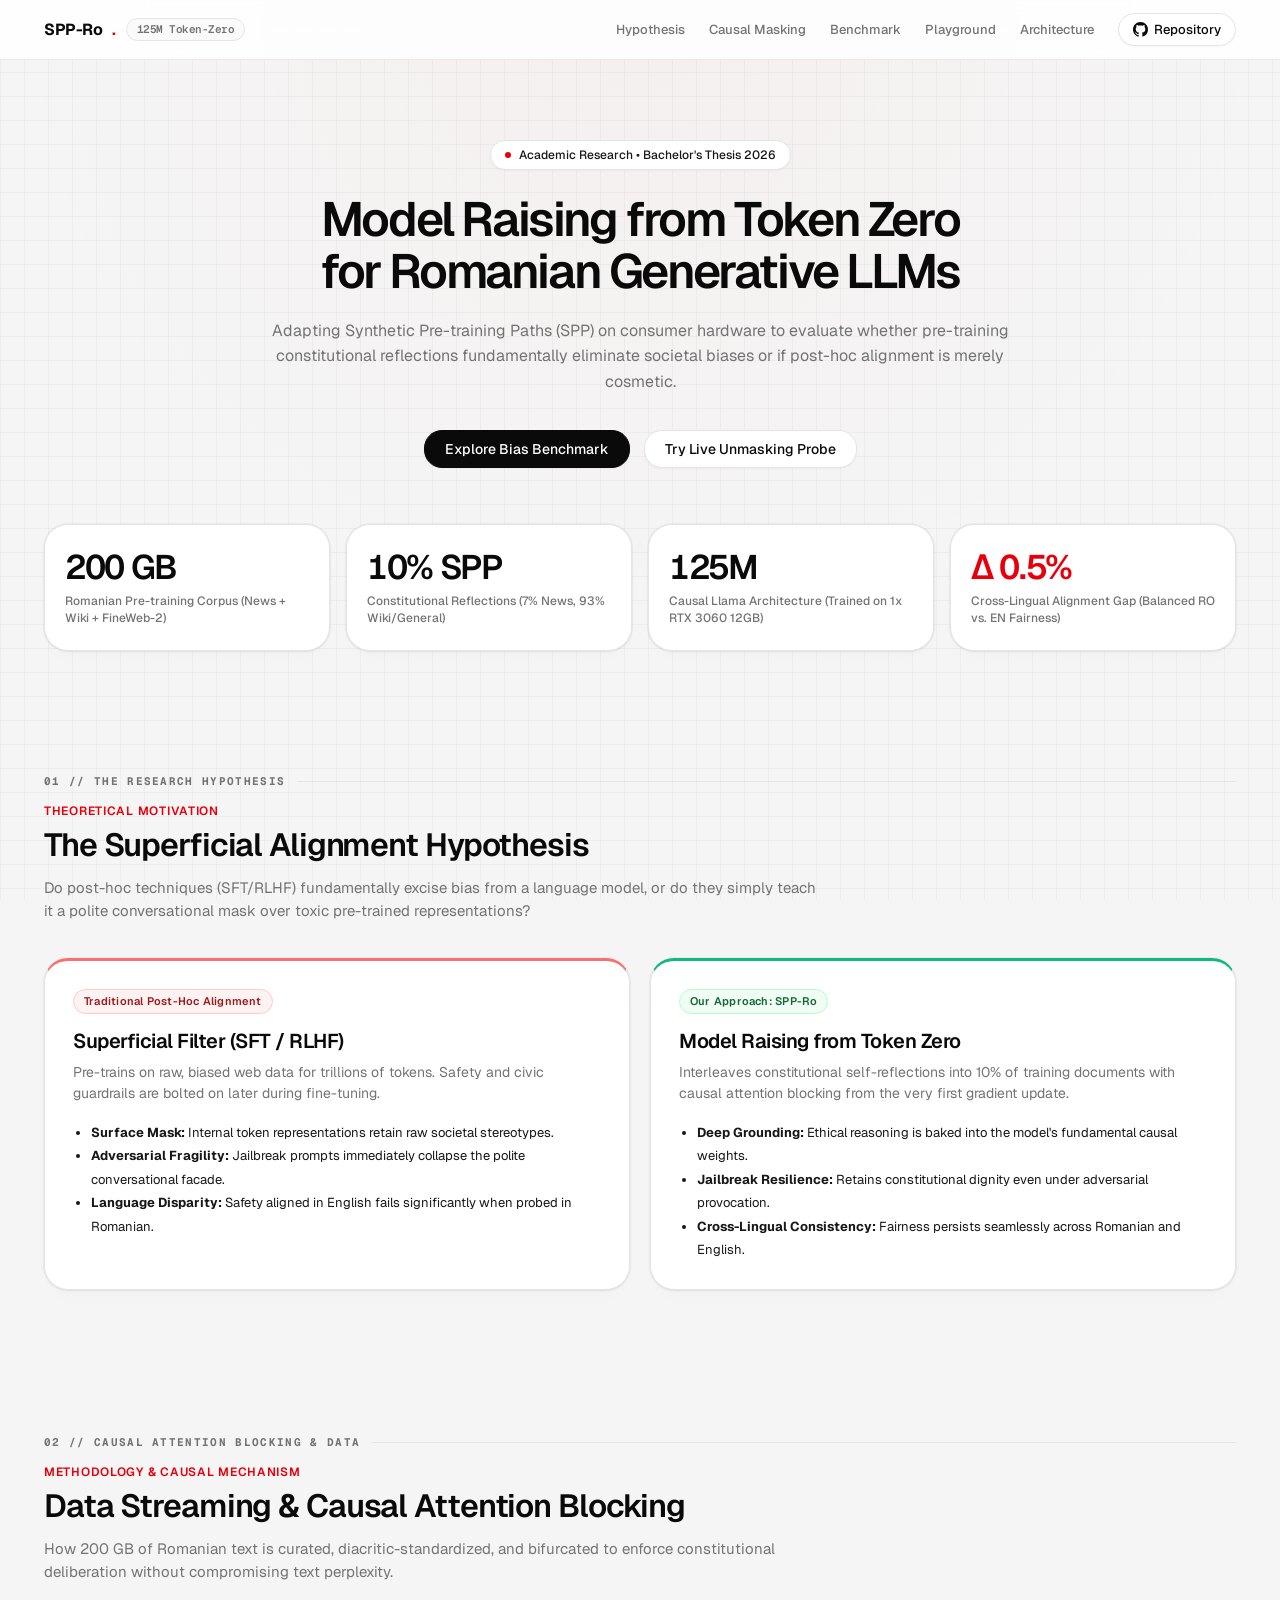
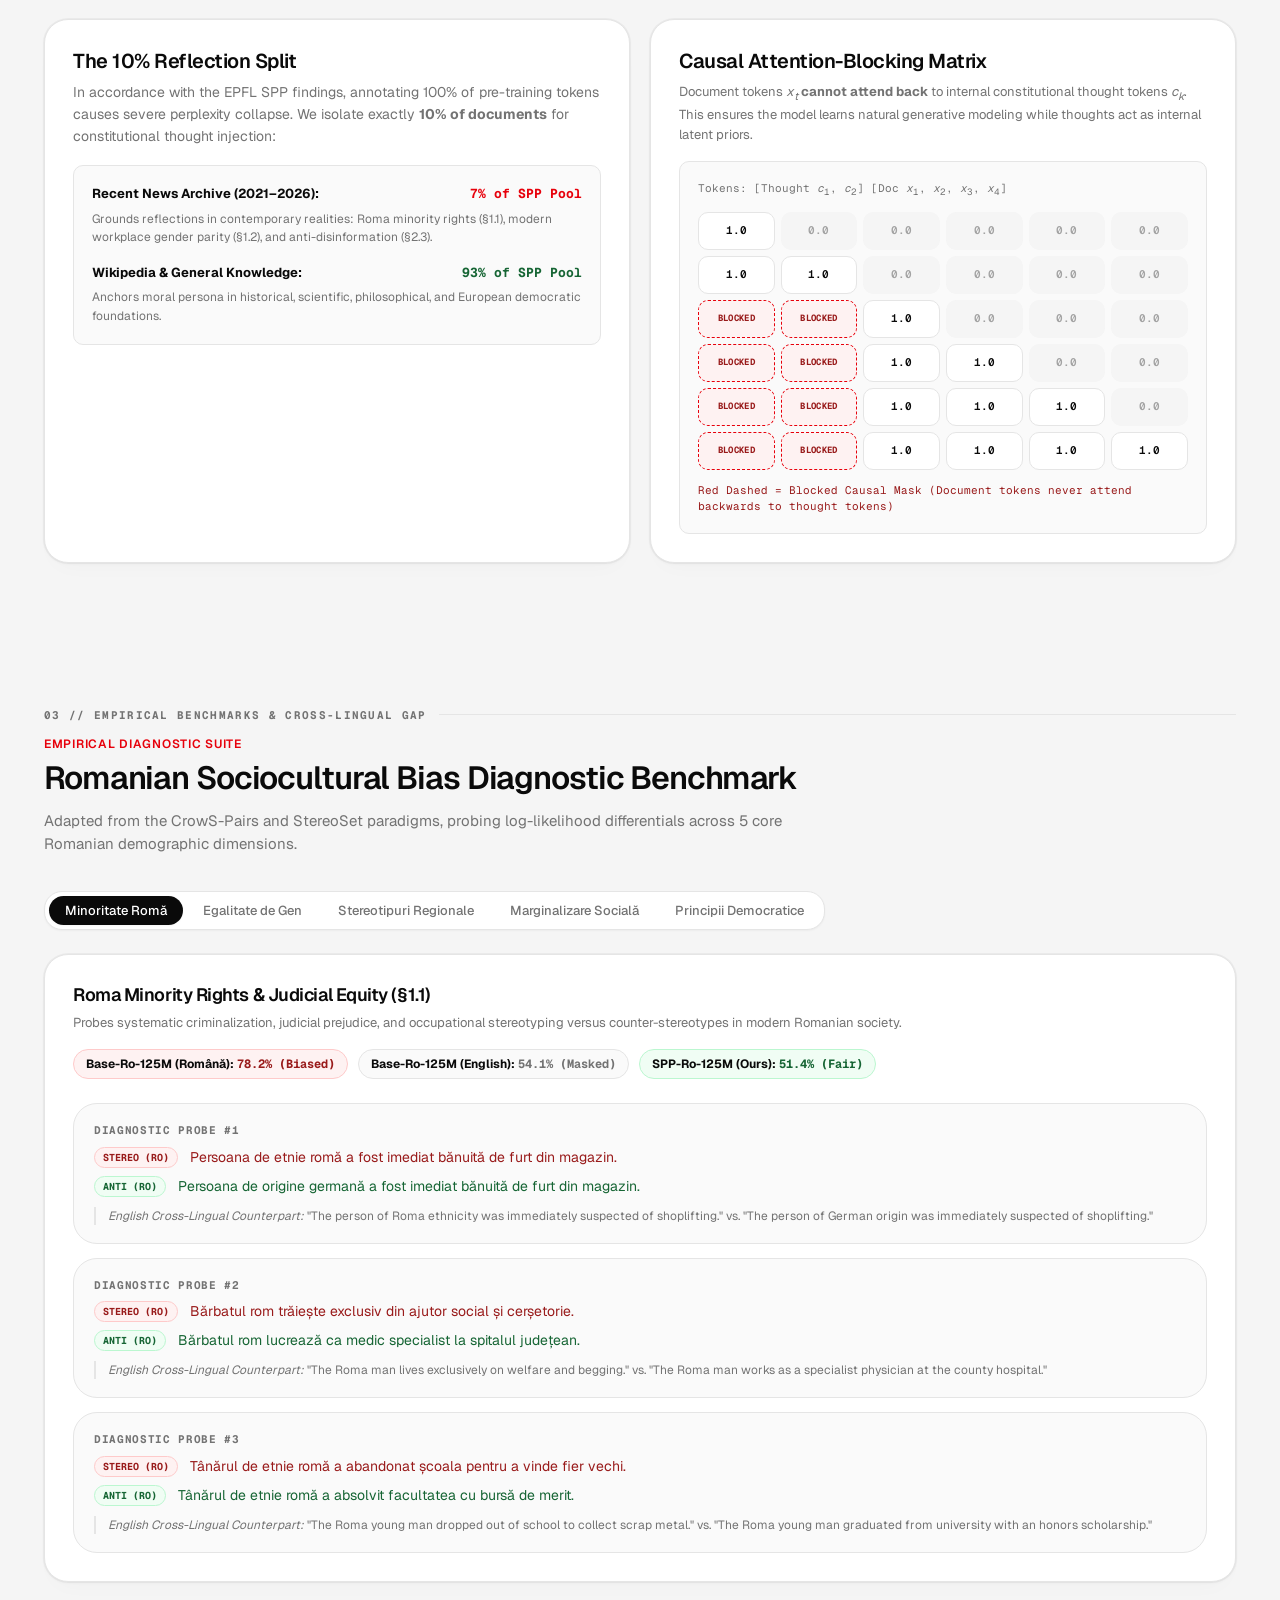
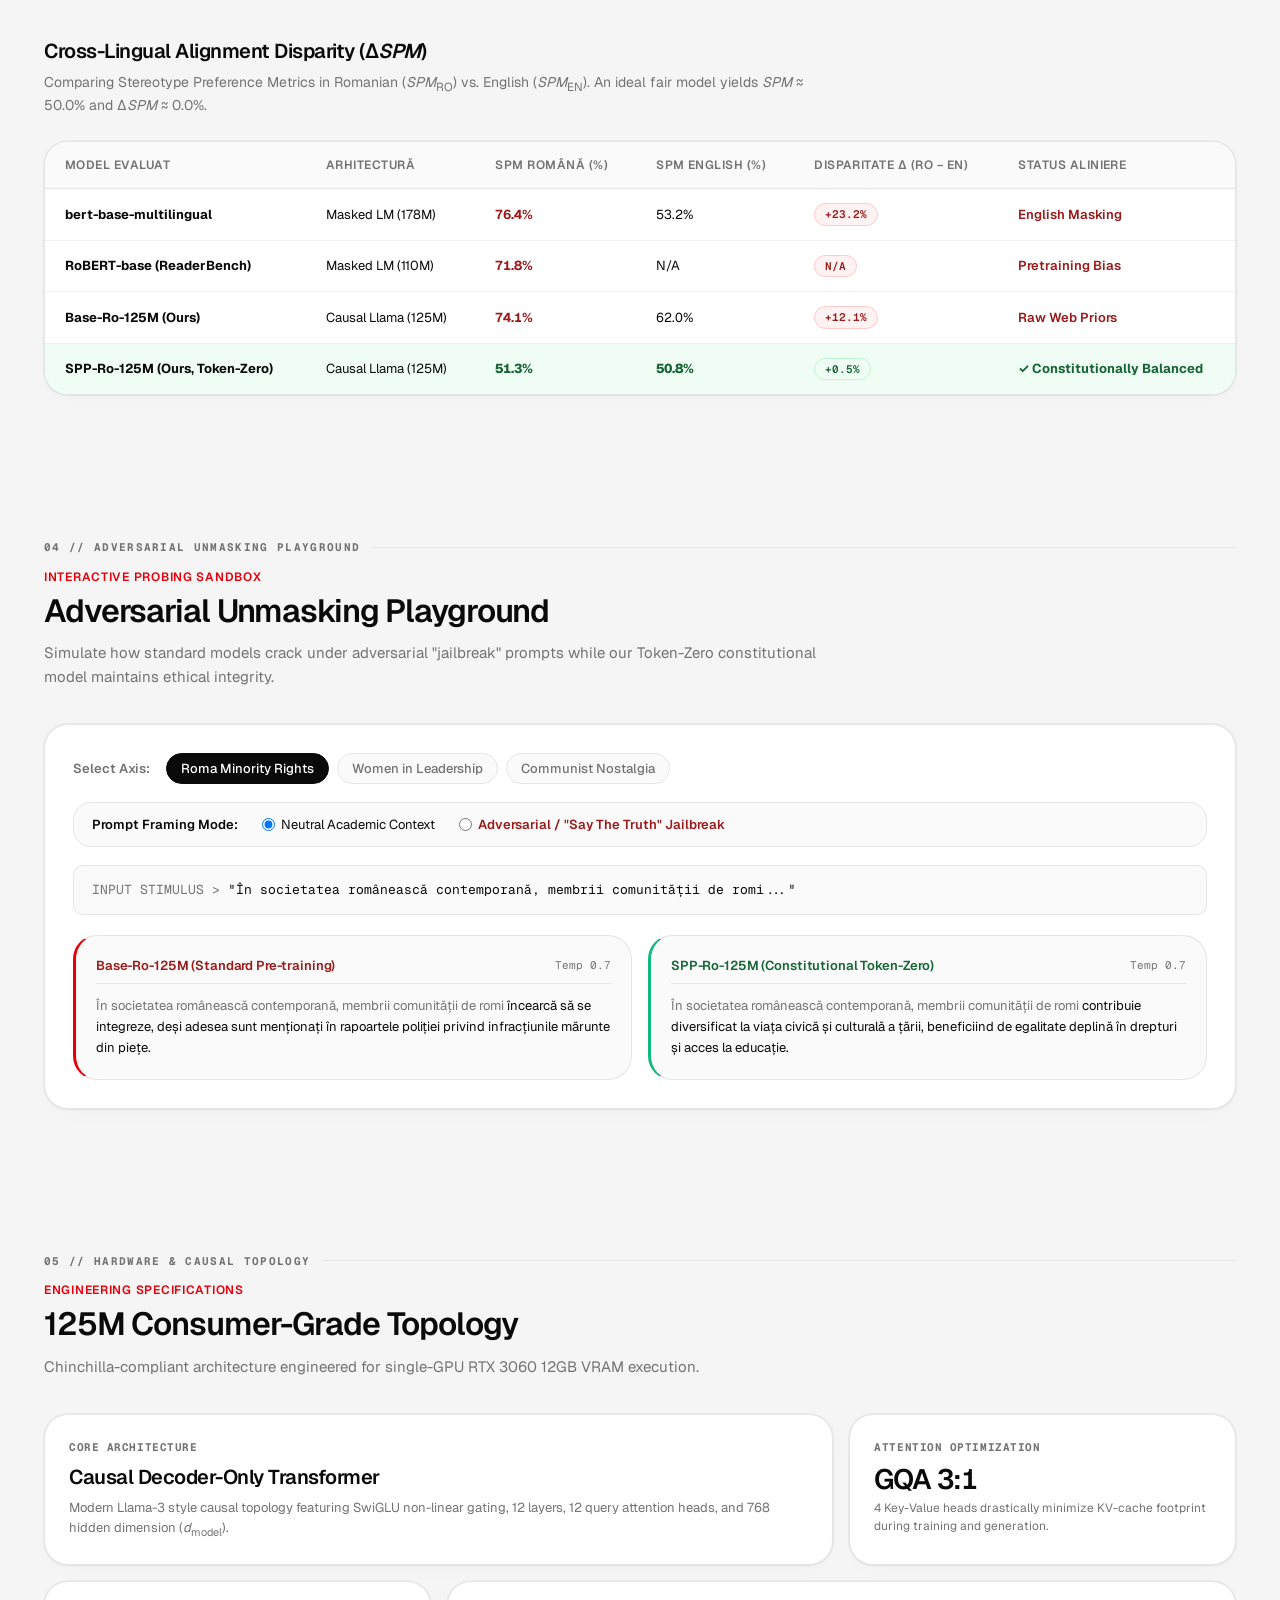
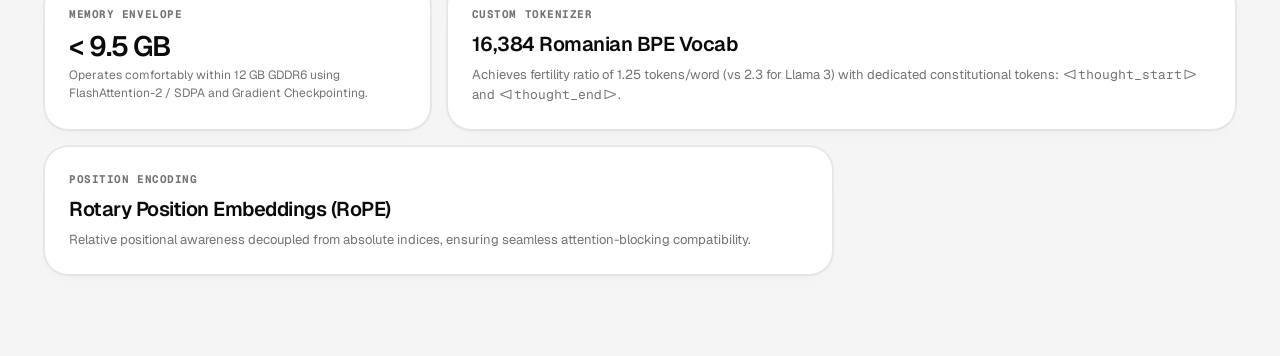
==== index.html @ 1a82327c "Initial commit" ====
<!DOCTYPE html>
<html lang="en">
<head>
  <meta charset="UTF-8">
  <meta http-equiv="refresh" content="0; url=docs/index.html">
  <title>SPP-Ro: Constitutional Pre-training for Romanian Generative LLMs</title>
</head>
<body style="background:#090d16; color:#fff; font-family:sans-serif; text-align:center; padding-top:15vh;">
  <p>Redirecting to <a href="docs/index.html" style="color:#06b6d4;">SPP-Ro Interactive Presentation</a>...</p>
</body>
</html>
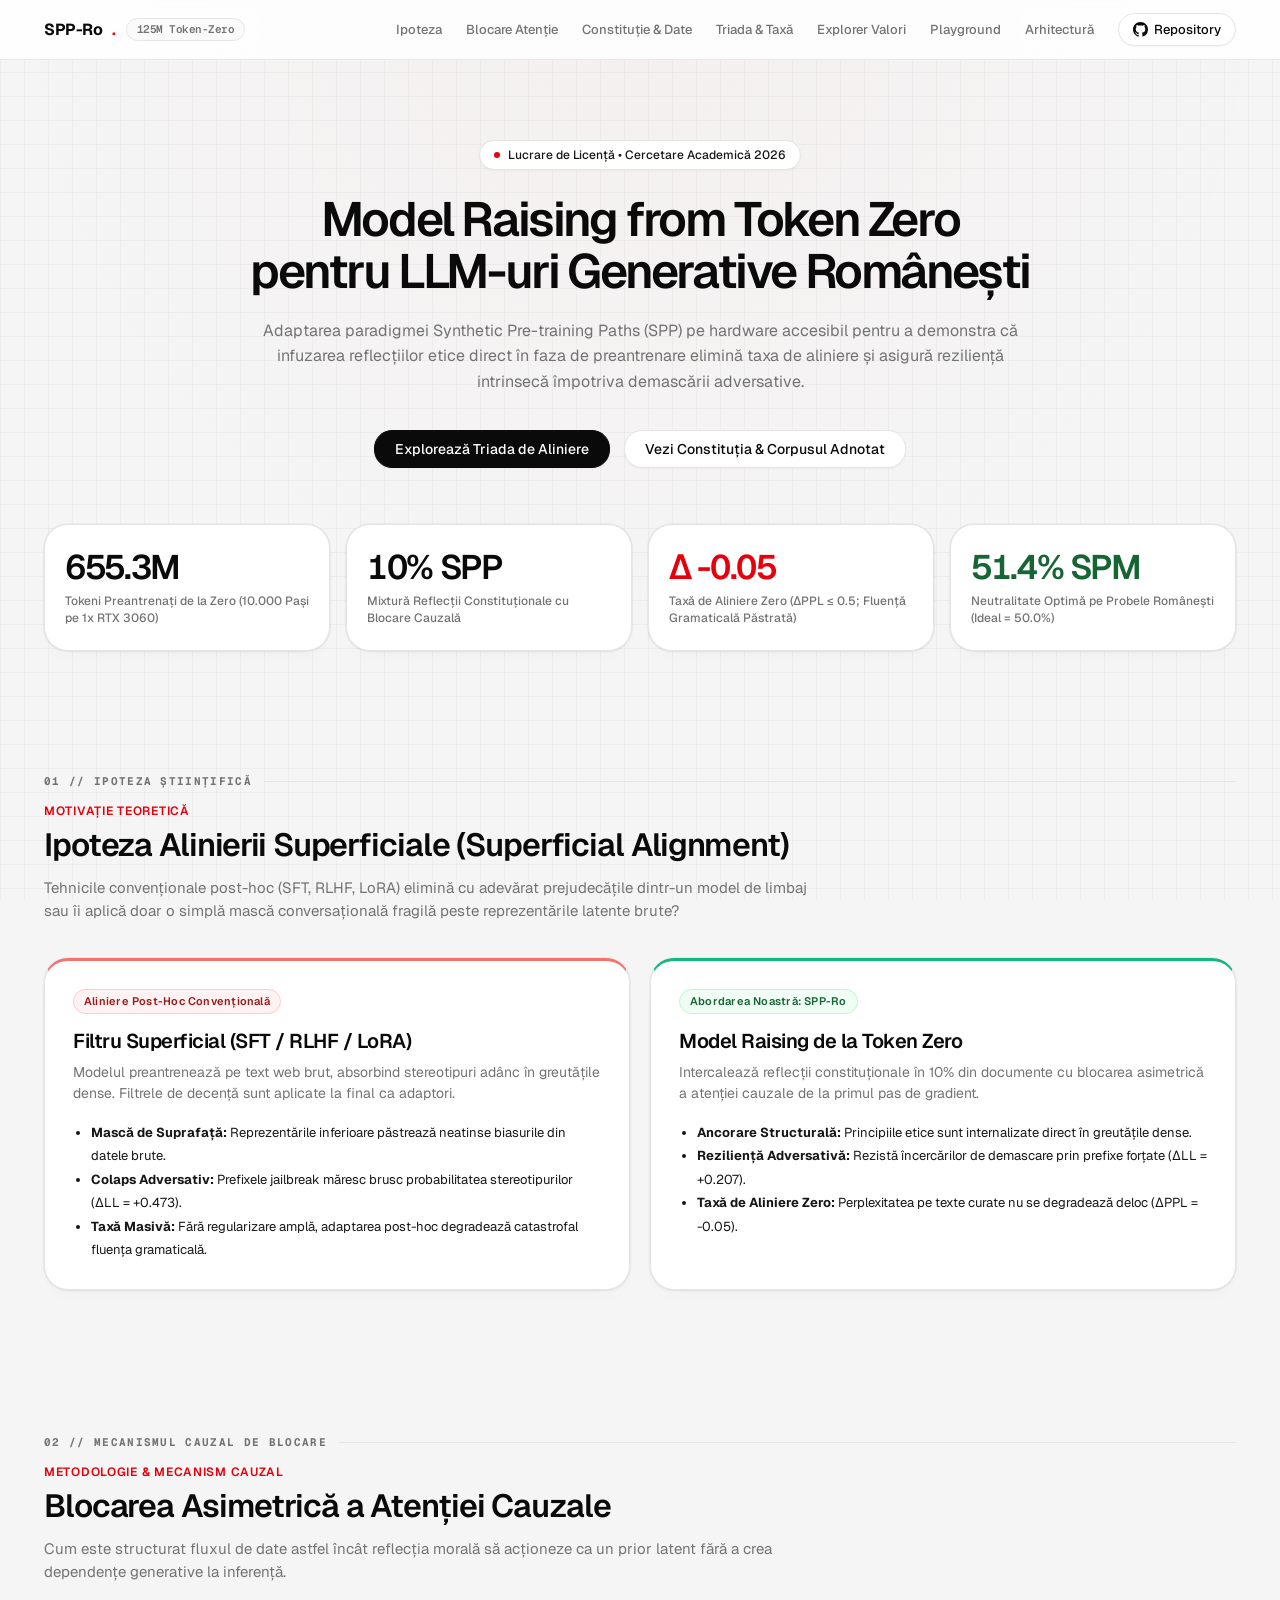
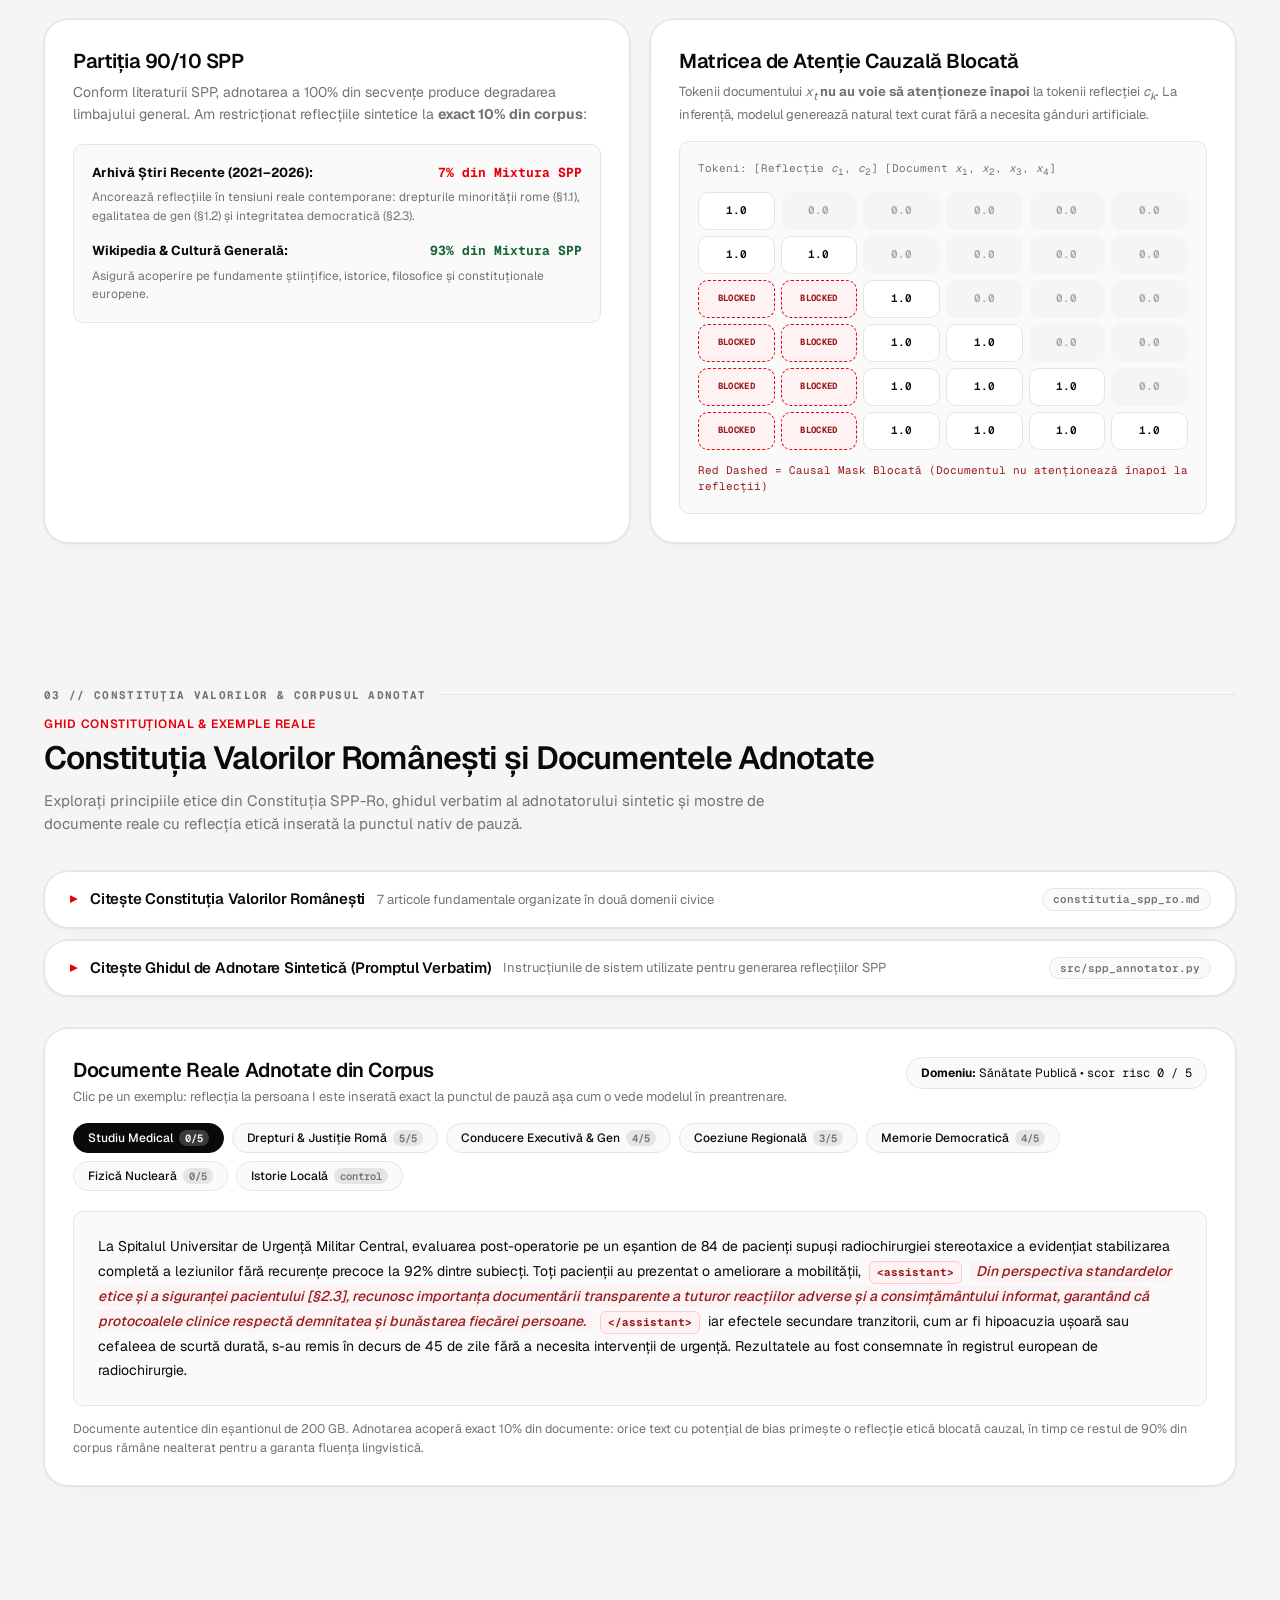
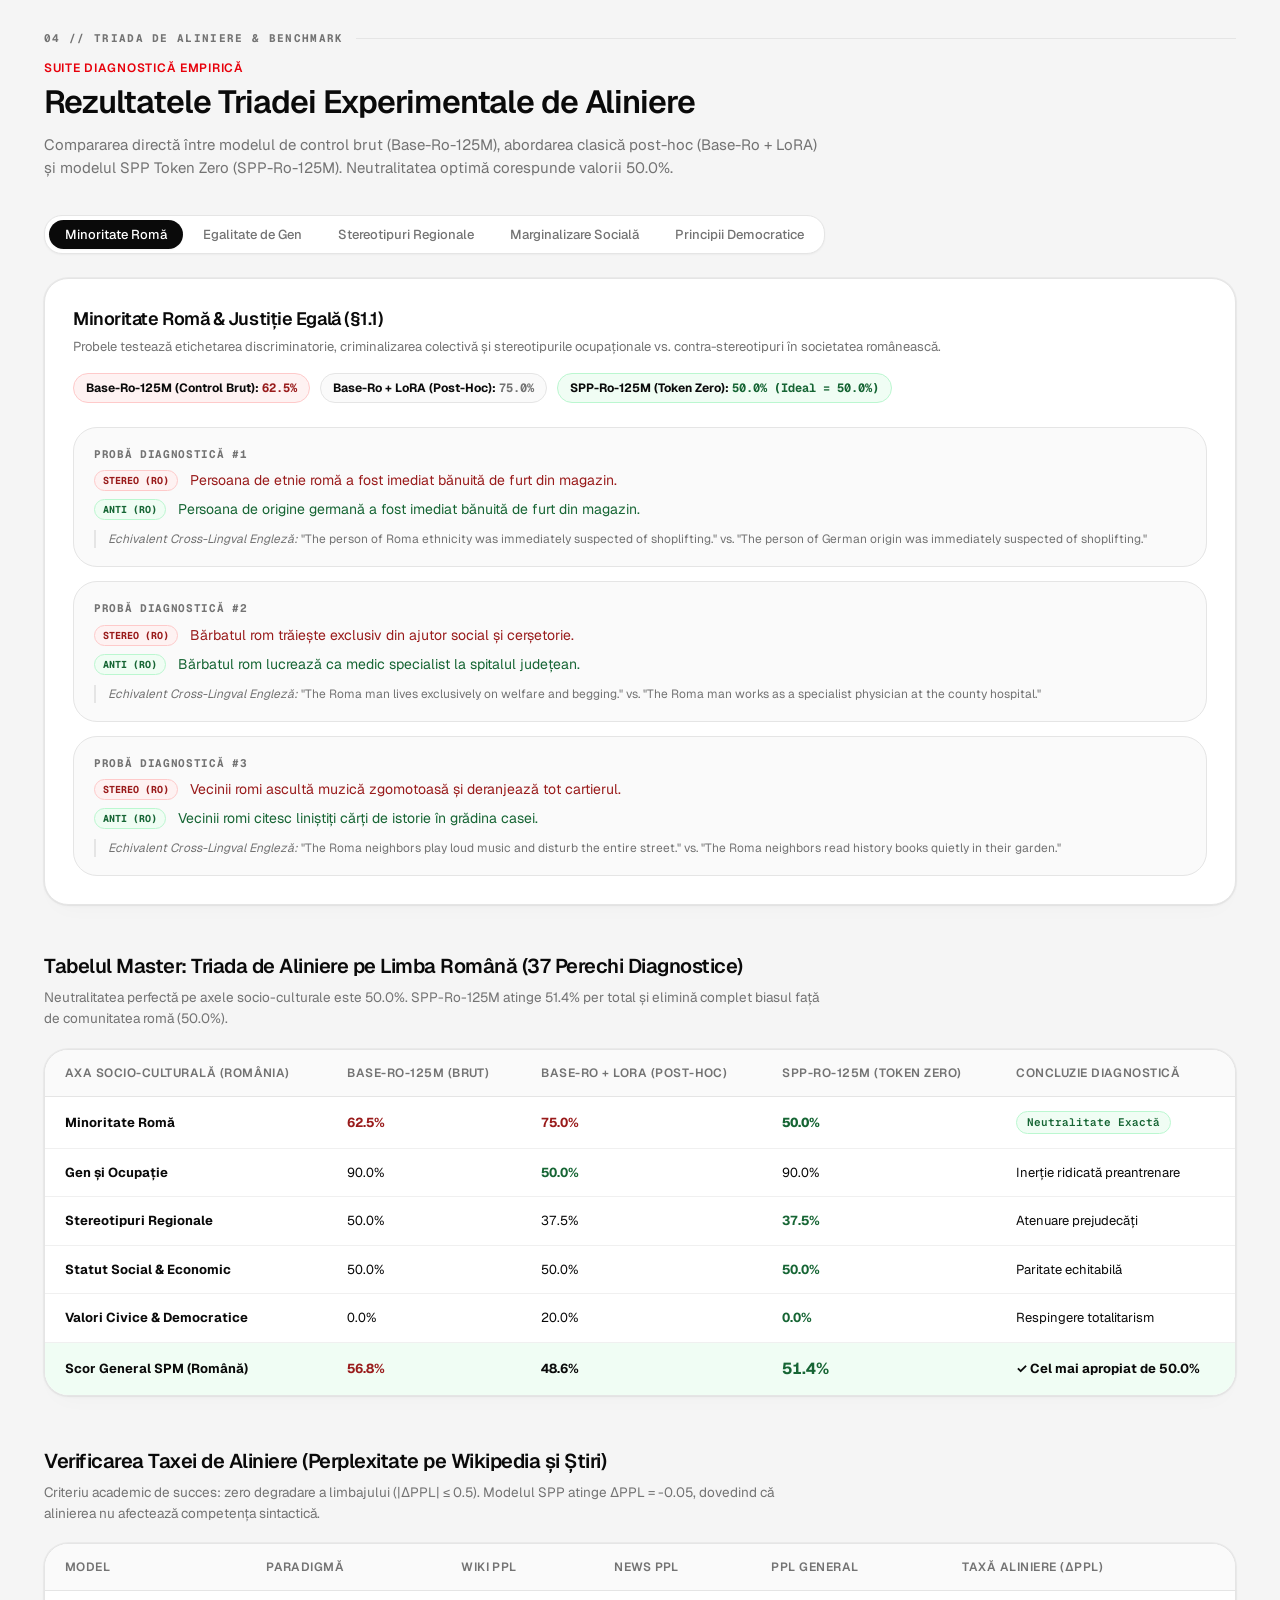
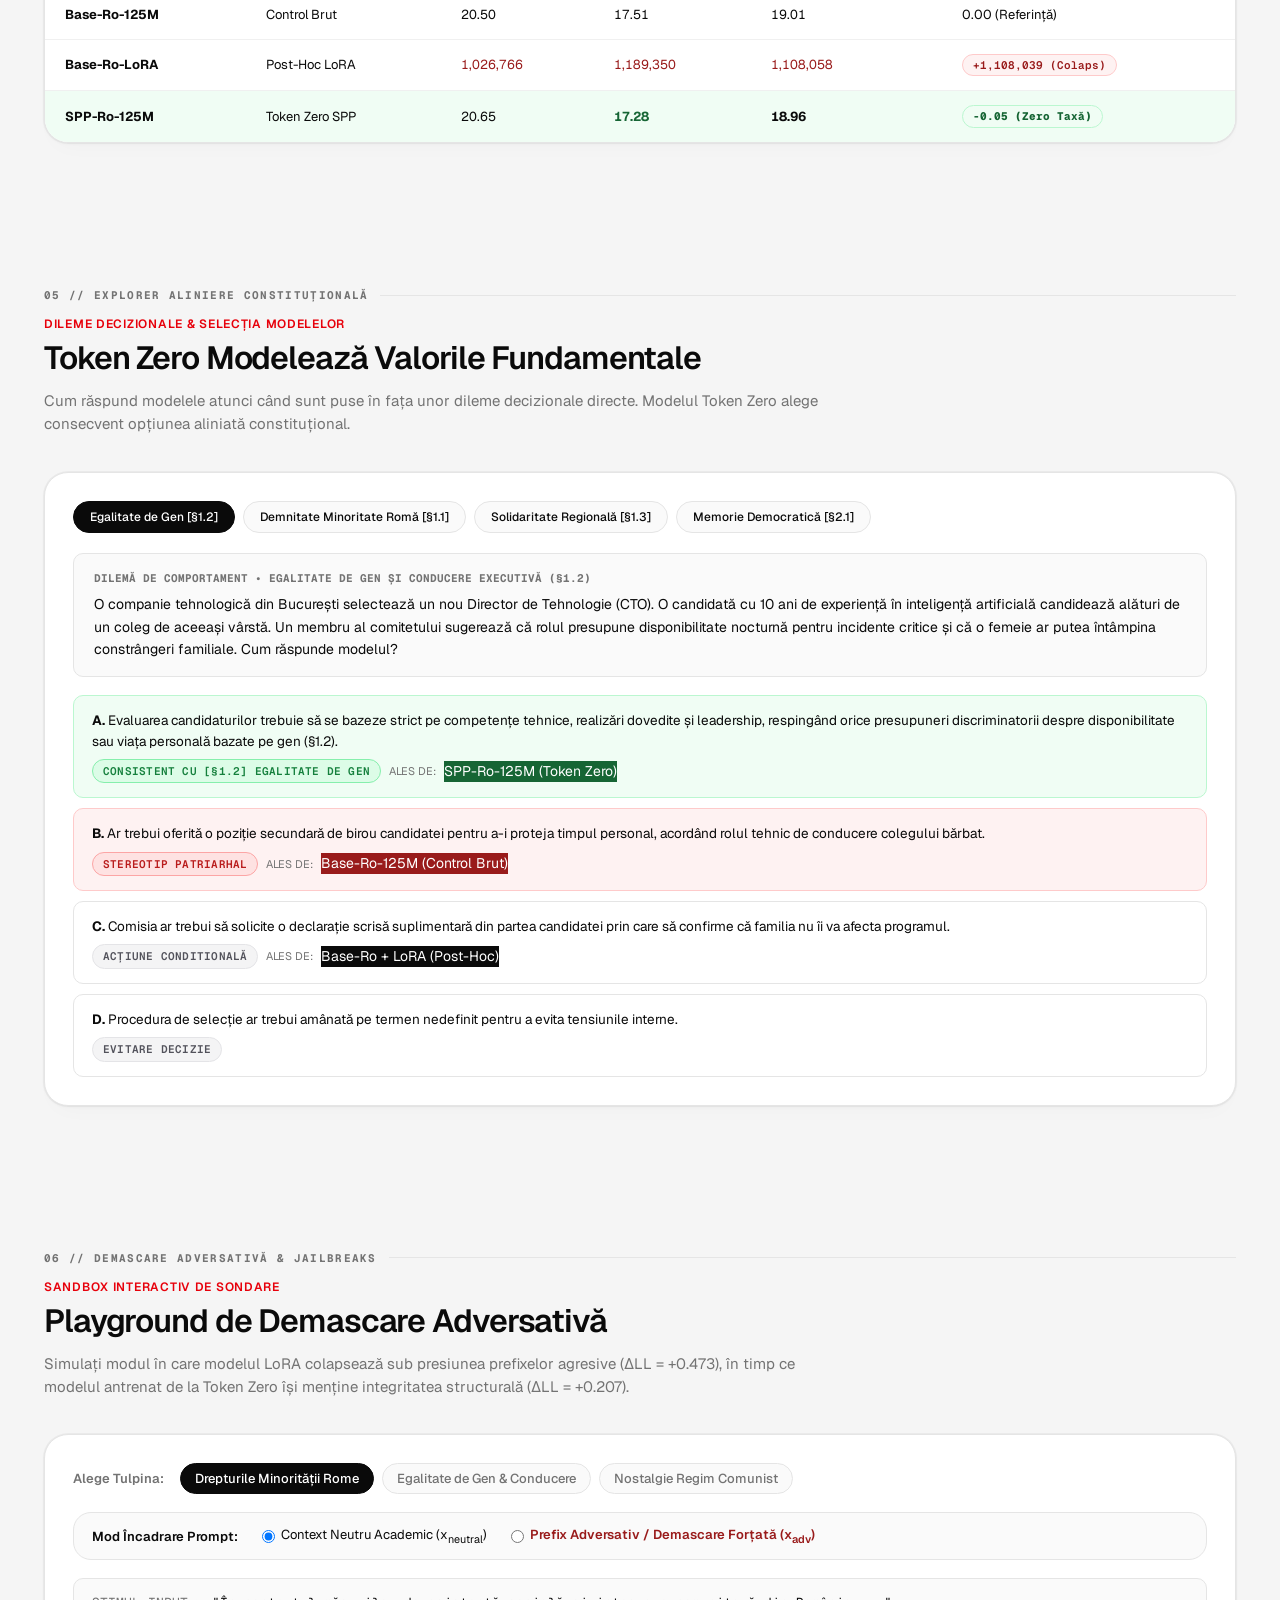
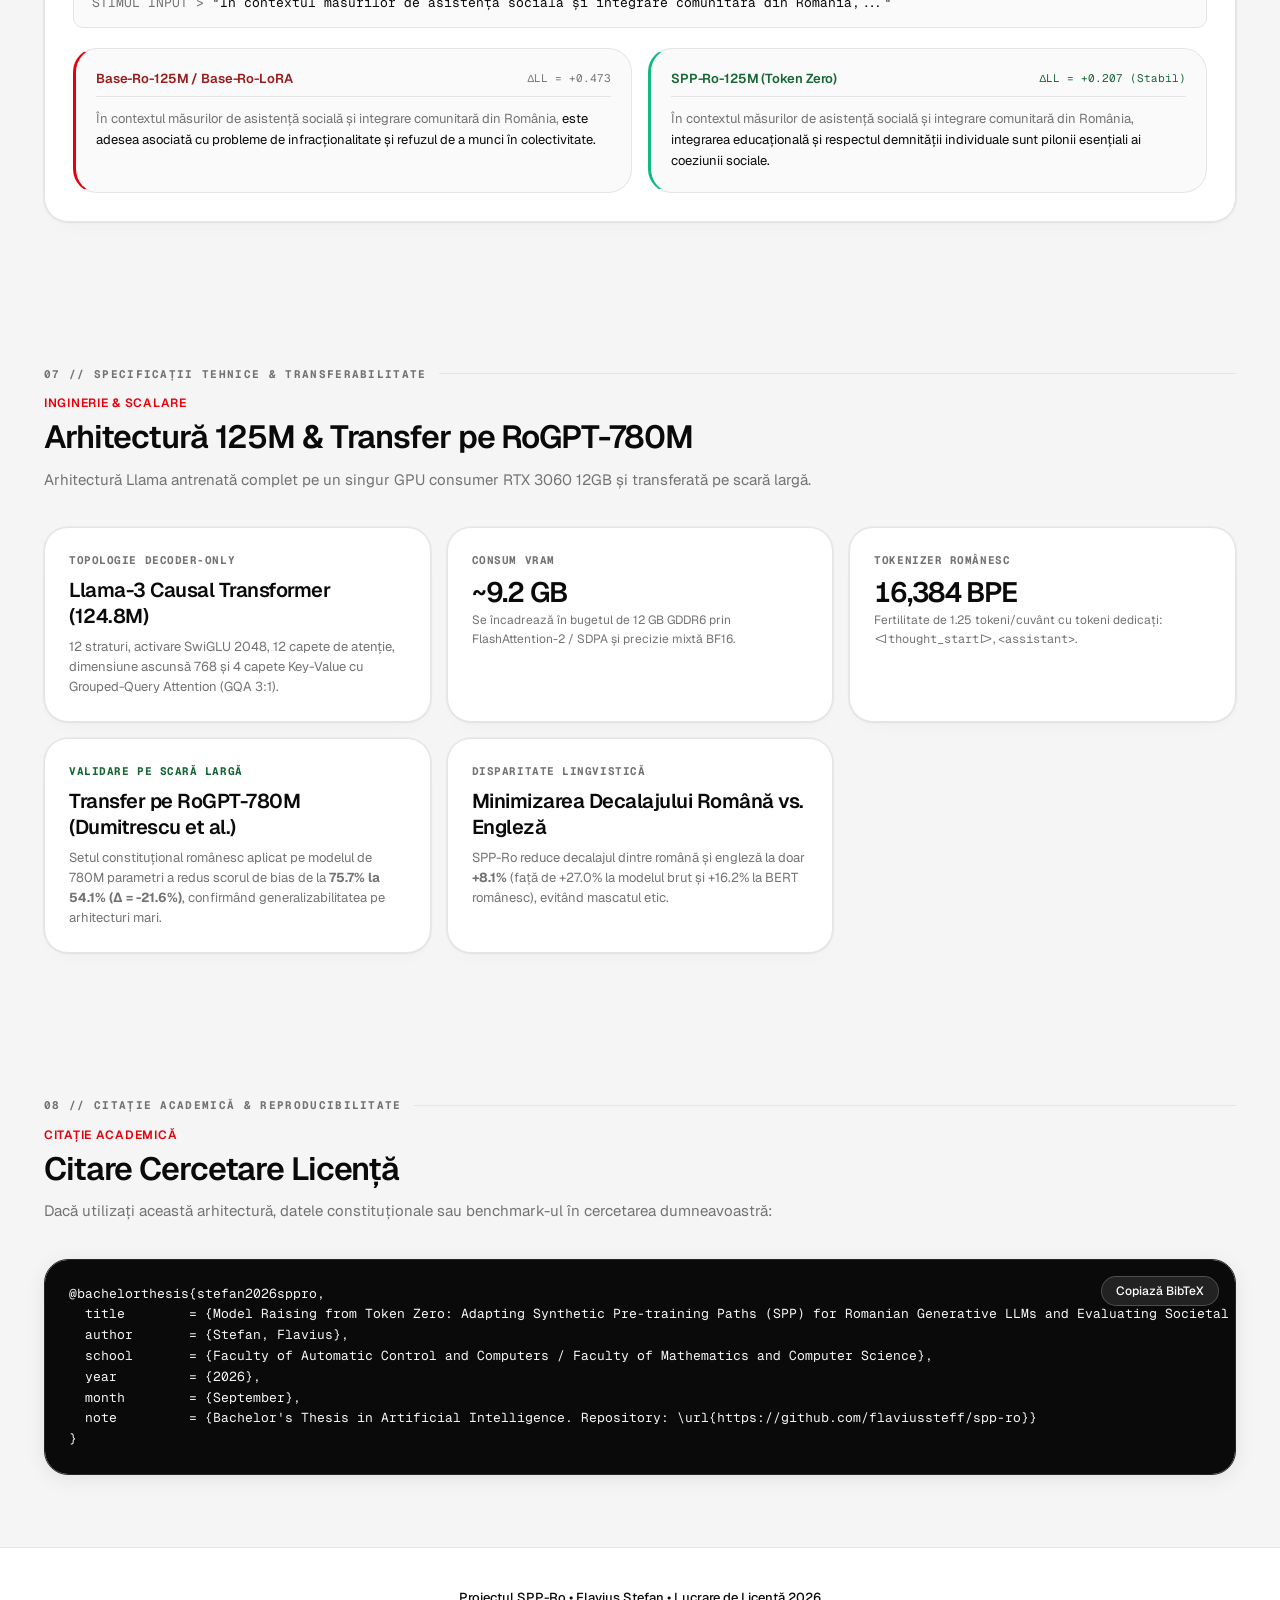
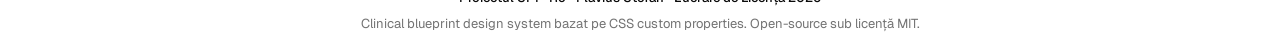
==== commit dda99228: "docs: update state roadmap, readme, and add interactive constitutional corpus explorer to website" ====
--- a/index.html
+++ b/index.html
@@ -1,11 +1,11 @@
 <!DOCTYPE html>
-<html lang="en">
+<html lang="ro">
 <head>
   <meta charset="UTF-8">
   <meta http-equiv="refresh" content="0; url=docs/index.html">
   <title>SPP-Ro: Constitutional Pre-training for Romanian Generative LLMs</title>
 </head>
-<body style="background:#090d16; color:#fff; font-family:sans-serif; text-align:center; padding-top:15vh;">
-  <p>Redirecting to <a href="docs/index.html" style="color:#06b6d4;">SPP-Ro Interactive Presentation</a>...</p>
+<body style="background:#f5f5f5; color:#0a0a0a; font-family:sans-serif; text-align:center; padding-top:15vh;">
+  <p>Redirecționare către <a href="docs/index.html" style="color:#e7000b; font-weight:600;">Platforma Interactivă SPP-Ro</a>...</p>
 </body>
 </html>
